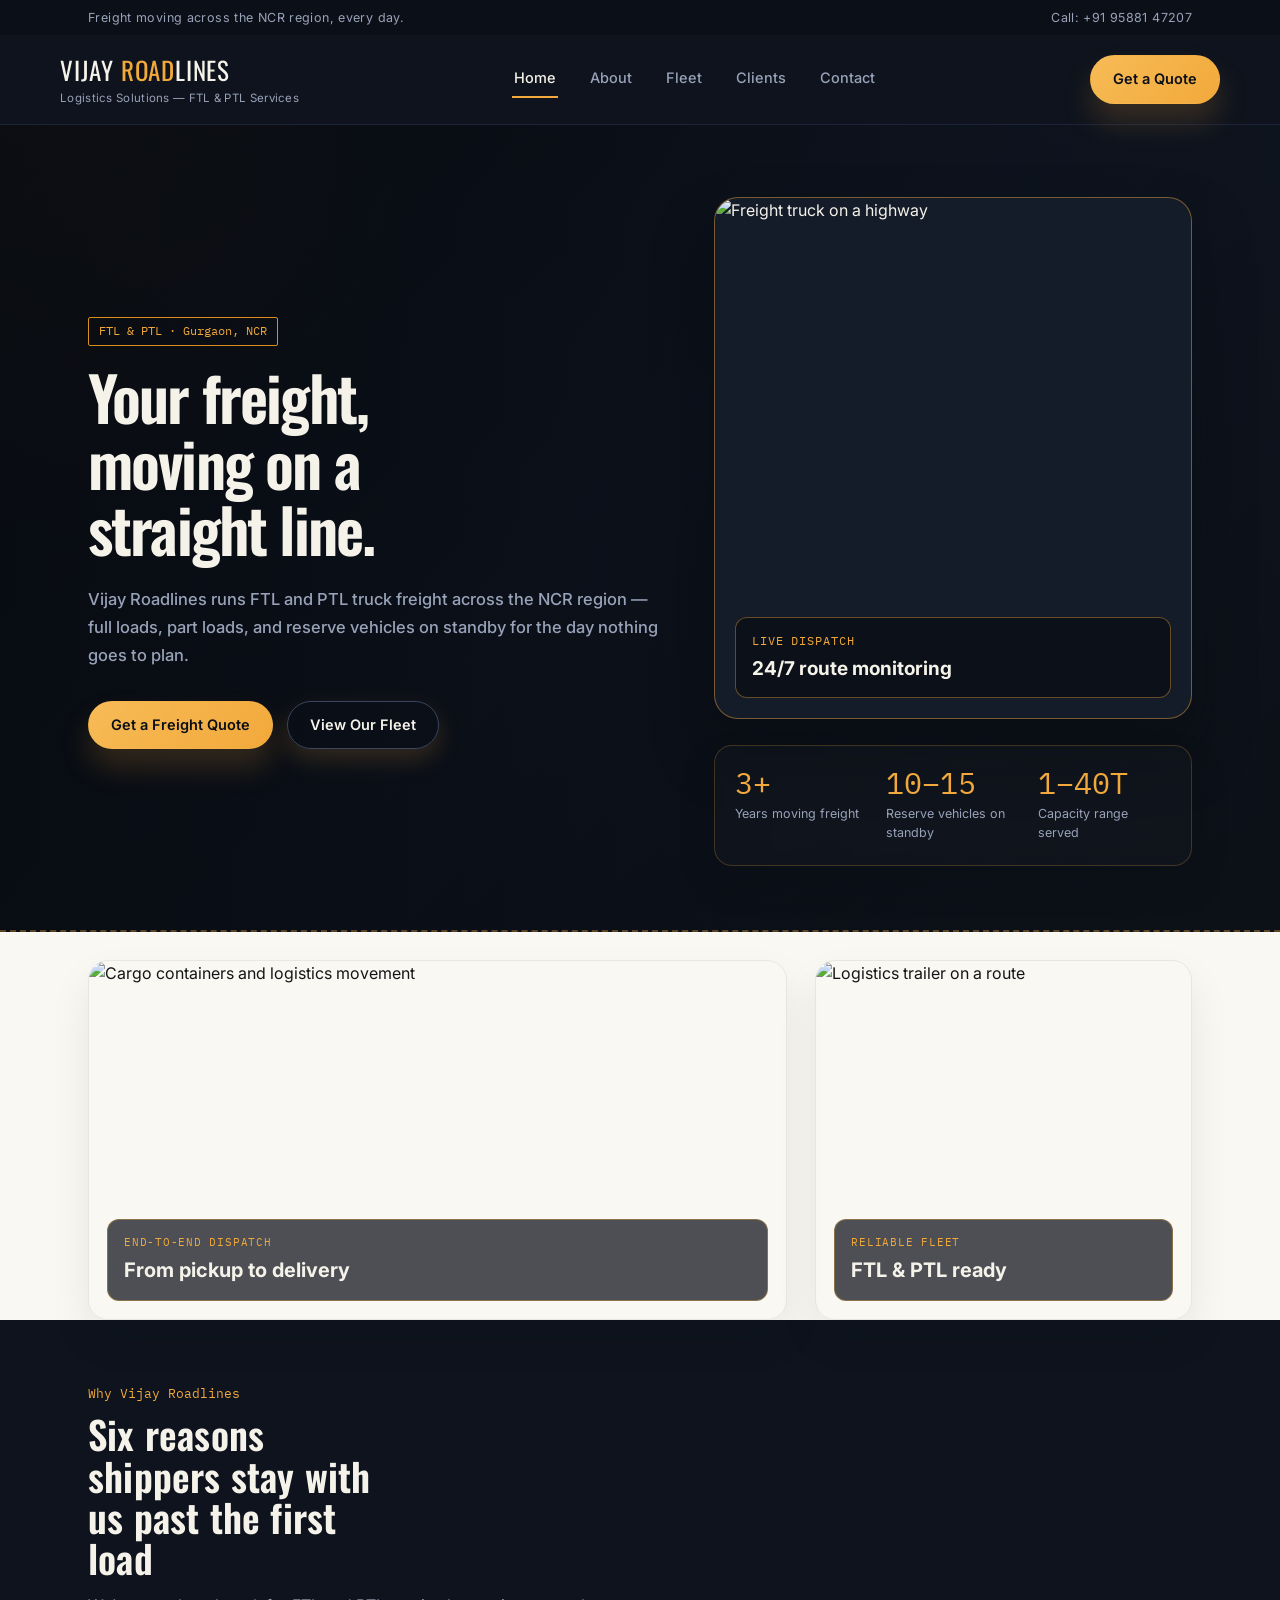
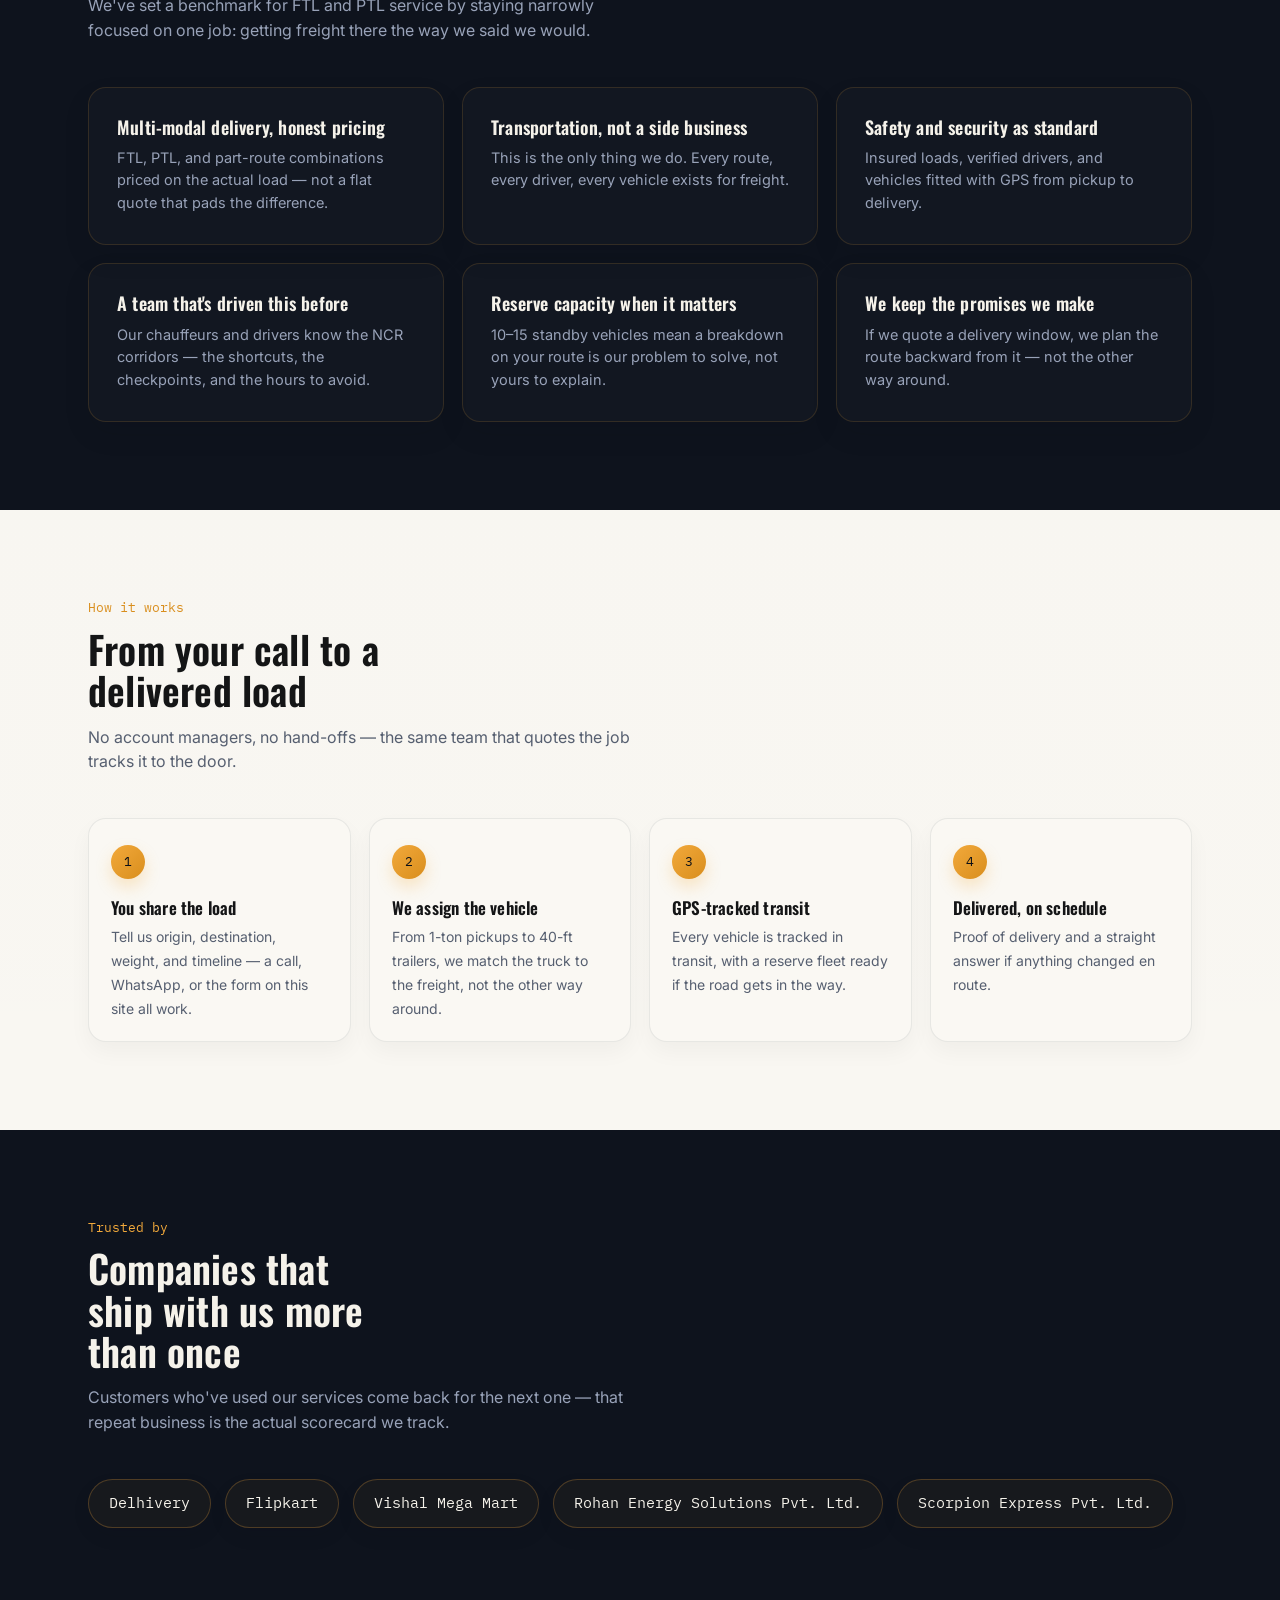
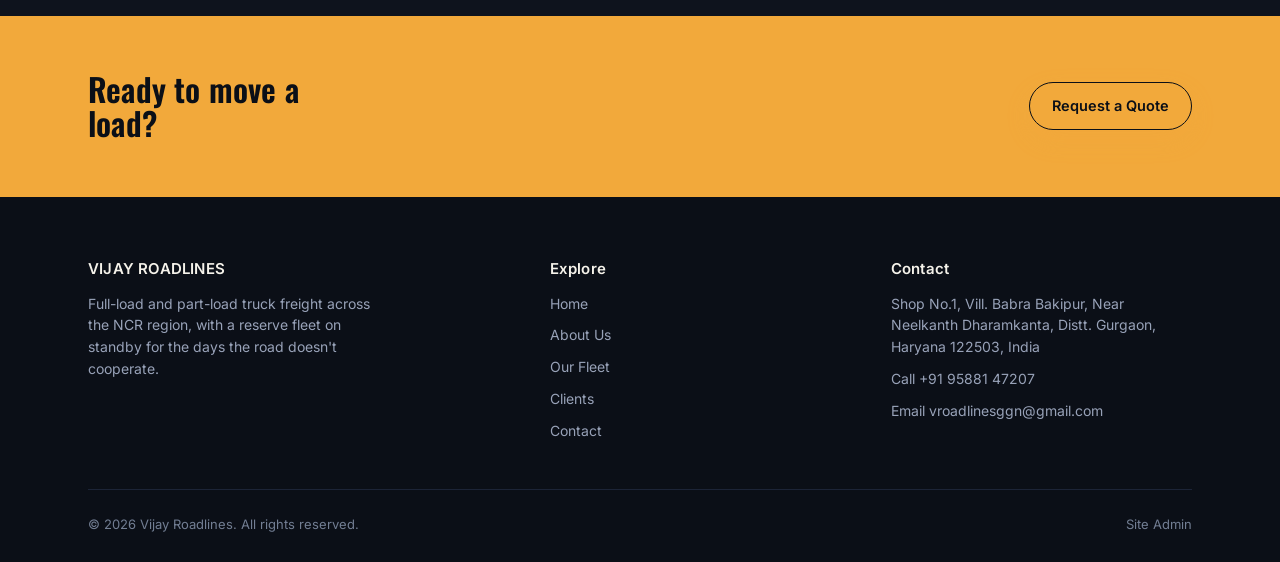
==== index.html @ 7ae30015 "Deploy Vijay Roadlines website" ====
<!doctype html>
<html lang="en">
<head>
<meta charset="UTF-8">
<meta name="viewport" content="width=device-width, initial-scale=1.0">
<title>Vijay Roadlines | FTL & PTL Freight Transport, Gurgaon NCR</title>
<meta name="description" content="Vijay Roadlines runs FTL and PTL truck freight across the NCR region, with GPS-tracked vehicles and a 10-15 vehicle reserve fleet.">
<link rel="icon" href="data:,">
<link rel="preconnect" href="https://fonts.googleapis.com">
<link rel="preconnect" href="https://fonts.gstatic.com" crossorigin>
<link href="https://fonts.googleapis.com/css2?family=Oswald:wght@500;600;700&family=Inter:wght@400;500;600;700&family=IBM+Plex+Mono:wght@500;600&display=swap" rel="stylesheet">
<link rel="stylesheet" href="css/style.css">
</head>
<body>
<div class="top-strip">
  <div class="container">
    <span>Freight moving across the NCR region, every day.</span>
    <a href="tel:+919588147207" data-cms-tel>Call: <span data-cms="site.phone">+91 95881 47207</span></a>
  </div>
</div>
<header class="site-header">
  <div class="container nav-row">
    <a href="index.html" class="brand">
      <span class="name">VIJAY <span>ROAD</span>LINES</span>
      <span class="tag" data-cms="site.tagline">Logistics Solutions — FTL & PTL Services</span>
    </a>
    <nav class="main-nav">
      <a href="index.html" class="active">Home</a>
      <a href="about.html" class="">About</a>
      <a href="fleet.html" class="">Fleet</a>
      <a href="clients.html" class="">Clients</a>
      <a href="contact.html" class="">Contact</a>
    </nav>
    <div class="nav-cta">
      <a href="contact.html" class="btn btn-amber">Get a Quote</a>
      <button class="menu-toggle" aria-label="Toggle menu">&#9776;</button>
    </div>
  </div>
  <div class="mobile-nav">
    <a href="index.html">Home</a>
    <a href="about.html">About</a>
    <a href="fleet.html">Fleet</a>
    <a href="clients.html">Clients</a>
    <a href="contact.html">Contact</a>
  </div>
</header>

<section class="hero">
  <div class="container">
    <div class="hero-content">
      <span class="pill">FTL &amp; PTL &middot; Gurgaon, NCR</span>
      <h1 data-cms="hero.headline">Your freight, moving on a straight line.</h1>
      <p class="subhead" data-cms="hero.subhead">Vijay Roadlines runs FTL and PTL truck freight across the NCR region — full loads, part loads, and reserve vehicles on standby for the day nothing goes to plan.</p>
      <div class="cta-row">
        <a href="contact.html" class="btn btn-amber" data-cms="hero.cta_primary">Get a Freight Quote</a>
        <a href="fleet.html" class="btn btn-outline" data-cms="hero.cta_secondary">View Our Fleet</a>
      </div>
    </div>
    <div class="hero-visual">
      <div class="hero-photo-card">
        <img src="https://images.unsplash.com/photo-1601584115197-04ecc0da31d7?auto=format&fit=crop&w=1200&q=80" alt="Freight truck on a highway">
        <div class="hero-overlay">
          <span>Live dispatch</span>
          <strong>24/7 route monitoring</strong>
        </div>
      </div>
      <div class="hero-stats">
        <div class="stat"><div class="value" data-cms="hero.stat1_value">3+</div><div class="label" data-cms="hero.stat1_label">Years moving freight</div></div>
        <div class="stat"><div class="value" data-cms="hero.stat2_value">10&ndash;15</div><div class="label" data-cms="hero.stat2_label">Reserve vehicles on standby</div></div>
        <div class="stat"><div class="value" data-cms="hero.stat3_value">1&ndash;40T</div><div class="label" data-cms="hero.stat3_label">Capacity range served</div></div>
      </div>
    </div>
  </div>
  <hr class="route-rule on-dark">
</section>

<section class="premium-showcase">
  <div class="container premium-grid">
    <div class="premium-photo large-photo">
      <img src="https://images.unsplash.com/photo-1586528116311-ad8dd3c8310d?auto=format&fit=crop&w=900&q=80" alt="Cargo containers and logistics movement">
      <div class="photo-label">
        <span>End-to-end dispatch</span>
        <strong>From pickup to delivery</strong>
      </div>
    </div>
    <div class="premium-photo small-photo">
      <img src="https://images.unsplash.com/photo-1553413077-190dd305871c?auto=format&fit=crop&w=900&q=80" alt="Logistics trailer on a route">
      <div class="photo-label">
        <span>Reliable fleet</span>
        <strong>FTL &amp; PTL ready</strong>
      </div>
    </div>
  </div>
</section>

<section class="on-dark" style="padding-top:64px;">
  <div class="container">
    <div class="section-head">
      <span class="kicker">Why Vijay Roadlines</span>
      <h2>Six reasons shippers stay with us past the first load</h2>
      <p class="lede">We've set a benchmark for FTL and PTL service by staying narrowly focused on one job: getting freight there the way we said we would.</p>
    </div>
    <div class="why-grid" data-repeat="why"></div>
  </div>
</section>

<section>
  <div class="container">
    <div class="section-head">
      <span class="kicker" style="color:#d98e1d;">How it works</span>
      <h2>From your call to a delivered load</h2>
      <p class="lede">No account managers, no hand-offs — the same team that quotes the job tracks it to the door.</p>
    </div>
    <div class="process-rail" data-repeat="process"></div>
  </div>
</section>

<section class="on-dark">
  <div class="container">
    <div class="section-head">
      <span class="kicker">Trusted by</span>
      <h2>Companies that ship with us more than once</h2>
      <p class="lede" data-cms="clientsNote">Customers who've used our services come back for the next one — that repeat business is the actual scorecard we track.</p>
    </div>
    <div class="client-strip" data-repeat="clients"></div>
  </div>
</section>
<div class="cta-banner">
  <div class="container">
    <h2>Ready to move a load?</h2>
    <a href="contact.html" class="btn btn-outline-dark" style="border-color:#0b0f17;color:#0b0f17;">Request a Quote</a>
  </div>
</div>
<footer class="site-footer">
  <div class="container">
    <div class="footer-grid">
      <div>
        <h4>VIJAY ROADLINES</h4>
        <p style="max-width:34ch;color:#98a2b8;font-size:14px;">Full-load and part-load truck freight across the NCR region, with a reserve fleet on standby for the days the road doesn't cooperate.</p>
      </div>
      <div>
        <h4>Explore</h4>
        <ul>
          <li><a href="index.html">Home</a></li>
          <li><a href="about.html">About Us</a></li>
          <li><a href="fleet.html">Our Fleet</a></li>
          <li><a href="clients.html">Clients</a></li>
          <li><a href="contact.html">Contact</a></li>
        </ul>
      </div>
      <div>
        <h4>Contact</h4>
        <ul>
          <li data-cms="site.address">Shop No.1, Vill. Babra Bakipur, Near Neelkanth Dharamkanta, Distt. Gurgaon, Haryana 122503, India</li>
          <li><a href="tel:+919588147207" data-cms-tel>Call <span data-cms="site.phone">+91 95881 47207</span></a></li>
          <li><a href="mailto:vroadlinesggn@gmail.com" data-cms-mail>Email <span data-cms="site.email">vroadlinesggn@gmail.com</span></a></li>
        </ul>
      </div>
    </div>
    <div class="footer-bottom">
      <span>&copy; 2026 Vijay Roadlines. All rights reserved.</span>
      <a href="admin.html">Site Admin</a>
    </div>
  </div>
</footer>
<script src="js/site.js"></script>
</body>
</html>
---- css/style.css ----
/* ============================================================
   Vijay Roadlines — design tokens
   Palette: night asphalt + signal amber, a freight-manifest
   accent in mono type for specs/figures.
   ============================================================ */
:root {
	--navy-950: #0b0f17;
	--navy-900: #0e131d;
	--navy-800: #141b29;
	--navy-700: #1c2437;
	--steel-600: #3a465e;
	--steel-500: #5b6b88;
	--amber-500: #f2a93b;
	--amber-600: #d98e1d;
	--amber-100: #fce8c4;
	--paper-100: #f5f2ea;
	--paper-050: #faf8f3;
	--ink-900: #141516;
	--slate-400: #98a2b8;
	--slate-500: #727e93;
	--slate-600: #565f70;

	--font-display: 'Oswald', 'Arial Narrow', sans-serif;
	--font-body: 'Inter', -apple-system, BlinkMacSystemFont, sans-serif;
	--font-mono: 'IBM Plex Mono', 'Courier New', monospace;

	--container: 1160px;
}

*,
*::before,
*::after {
	box-sizing: border-box;
}

html {
	scroll-behavior: smooth;
}

body {
	margin: 0;
	font-family: var(--font-body);
	background:
		linear-gradient(180deg, rgba(15, 18, 25, 0.02), rgba(15, 18, 25, 0.00)),
		var(--paper-050);
	color: var(--ink-900);
	line-height: 1.55;
	-webkit-font-smoothing: antialiased;
}

img {
	max-width: 100%;
	display: block;
}

a {
	color: inherit;
	text-decoration: none;
}

h1,
h2,
h3,
h4 {
	font-family: var(--font-display);
	font-weight: 600;
	margin: 0;
	letter-spacing: 0.2px;
	line-height: 1.08;
}

p {
	margin: 0;
}

.container {
	max-width: var(--container);
	margin: 0 auto;
	padding: 0 28px;
}

:focus-visible {
	outline: 2px solid var(--amber-500);
	outline-offset: 3px;
}

/* ---------- dashed route rule (the one recurring motif) ---------- */
.route-rule {
	border: none;
	border-top: 2px dashed var(--amber-500);
	opacity: 0.55;
	margin: 0;
}

.route-rule.on-dark {
	opacity: 0.35;
}

/* ---------- header ---------- */
.top-strip {
	background: var(--navy-950);
	color: var(--slate-400);
	font-size: 12.5px;
	letter-spacing: 0.03em;
}

.top-strip .container {
	display: flex;
	justify-content: space-between;
	align-items: center;
	padding-top: 8px;
	padding-bottom: 8px;
	gap: 16px;
	flex-wrap: wrap;
}

.top-strip a:hover {
	color: var(--amber-500);
}

header.site-header {
	background: var(--navy-900);
	border-bottom: 1px solid var(--navy-700);
	position: sticky;
	top: 0;
	z-index: 50;
}

.nav-row {
	display: flex;
	align-items: center;
	justify-content: space-between;
	padding: 16px 0;
}

.brand {
	display: flex;
	flex-direction: column;
	color: var(--paper-100);
}

.brand .name {
	font-family: var(--font-display);
	font-size: 25px;
	letter-spacing: 0.8px;
}

.brand .name span {
	color: var(--amber-500);
}

.brand .tag {
	font-size: 11.5px;
	color: var(--slate-400);
	letter-spacing: 0.3px;
}

nav.main-nav {
	display: flex;
	align-items: center;
	gap: 30px;
}

nav.main-nav a {
	color: var(--slate-400);
	font-size: 14.5px;
	font-weight: 500;
	padding: 6px 2px;
	border-bottom: 2px solid transparent;
	transition: color .15s ease, border-color .15s ease;
}

nav.main-nav a:hover,
nav.main-nav a.active {
	color: var(--paper-100);
	border-color: var(--amber-500);
}

.btn {
	display: inline-flex;
	align-items: center;
	gap: 8px;
	font-family: var(--font-body);
	font-weight: 600;
	font-size: 14.5px;
	padding: 12px 22px;
	border-radius: 999px;
	border: 1px solid transparent;
	cursor: pointer;
	box-shadow: 0 10px 24px rgba(242, 169, 59, 0.18);
	transition: transform .12s ease, background .15s ease, border-color .15s ease, box-shadow .15s ease;
}

.btn:active {
	transform: translateY(1px);
}

.btn-amber {
	background: linear-gradient(135deg, #f7bb56 0%, #f2a93b 100%);
	color: var(--navy-950);
	box-shadow: 0 18px 30px rgba(242, 169, 59, 0.18);
}

.btn-amber:hover {
	background: linear-gradient(135deg, #f8c86d 0%, #e9961a 100%);
	box-shadow: 0 20px 32px rgba(242, 169, 59, 0.25);
}

.btn-outline {
	background: transparent;
	border-color: var(--steel-600);
	color: var(--paper-100);
}

.btn-outline:hover {
	border-color: var(--amber-500);
	color: var(--amber-500);
}

.btn-outline-dark {
	background: transparent;
	border-color: var(--steel-500);
	color: var(--ink-900);
}

.btn-outline-dark:hover {
	border-color: var(--navy-900);
}

.nav-cta {
	display: flex;
	align-items: center;
	gap: 14px;
}

.menu-toggle {
	display: none;
	background: none;
	border: none;
	color: var(--paper-100);
	font-size: 26px;
	cursor: pointer;
}

/* ---------- hero ---------- */
.hero {
	background:
		radial-gradient(circle at top left, rgba(242, 169, 59, 0.1), transparent 28%),
		linear-gradient(135deg, #0b0f17 0%, #101724 48%, #0d1219 100%);
	color: var(--paper-100);
	position: relative;
	overflow: hidden;
	padding: 76px 0 0;
}

.hero::before {
	content: "";
	position: absolute;
	inset: 0;
	background: linear-gradient(90deg, rgba(7, 10, 16, 0.82), rgba(7, 10, 16, 0.18));
	pointer-events: none;
}

.hero .container {
	display: grid;
	grid-template-columns: 1.2fr 1fr;
	gap: 52px;
	align-items: center;
	padding-bottom: 64px;
	position: relative;
	z-index: 1;
}

.hero-content {
	align-self: center;
}

.hero h1 {
	font-size: clamp(38px, 4.8vw, 68px);
	max-width: 12ch;
	letter-spacing: -0.03em;
}

.hero .subhead {
	margin-top: 22px;
	color: var(--slate-400);
	font-size: 16.5px;
	max-width: 54ch;
	line-height: 1.7;
	font-weight: 500;
}

.hero .cta-row {
	margin-top: 32px;
	display: flex;
	gap: 14px;
	flex-wrap: wrap;
}

.hero-visual {
	display: flex;
	flex-direction: column;
	gap: 22px;
}

.hero-photo-card {
	position: relative;
	border: 1px solid rgba(242, 169, 59, 0.45);
	border-radius: 24px;
	overflow: hidden;
	background: var(--navy-800);
	box-shadow: 0 34px 60px rgba(7, 10, 16, .4);
	transform: translateY(-4px);
}

.hero-photo-card img {
	width: 100%;
	height: 520px;
	object-fit: cover;
	display: block;
}

.hero-overlay {
	position: absolute;
	left: 20px;
	right: 20px;
	bottom: 20px;
	background: rgba(11, 15, 23, 0.82);
	border: 1px solid rgba(242, 169, 59, 0.4);
	backdrop-filter: blur(3px);
	padding: 14px 16px;
	border-radius: 12px;
	display: flex;
	flex-direction: column;
	gap: 4px;
}

.hero-overlay span {
	font-family: var(--font-mono);
	font-size: 11.5px;
	letter-spacing: 0.08em;
	text-transform: uppercase;
	color: var(--amber-500);
}

.hero-overlay strong {
	font-size: 19px;
	color: var(--paper-100);
}

.hero-stats {
	display: grid;
	grid-template-columns: repeat(3, minmax(0, 1fr));
	gap: 18px;
	padding: 18px 20px;
	background: rgba(255, 255, 255, 0.02);
	border: 1px solid rgba(242, 169, 59, 0.22);
	border-radius: 18px;
	backdrop-filter: blur(6px);
	box-shadow: 0 18px 34px rgba(10, 14, 20, 0.22);
}

.hero-stats .stat {
	padding: 4px 0;
}

.hero-stats .stat .value {
	font-family: var(--font-mono);
	font-size: 30px;
	color: var(--amber-500);
	line-height: 1;
}

.hero-stats .stat .label {
	margin-top: 6px;
	font-size: 12.5px;
	color: var(--slate-400);
}

.premium-showcase {
	background: var(--paper-050);
	padding: 28px 0 0;
}

.premium-grid {
	display: grid;
	grid-template-columns: 1.3fr 0.7fr;
	gap: 28px;
}

.premium-photo {
	position: relative;
	overflow: hidden;
	border-radius: 20px;
	border: 1px solid rgba(20, 27, 41, 0.08);
	box-shadow: 0 20px 40px rgba(17, 22, 30, .08);
}

.premium-photo img {
	width: 100%;
	height: 100%;
	object-fit: cover;
	display: block;
}

.large-photo {
	min-height: 360px;
}

.small-photo {
	min-height: 360px;
}

.photo-label {
	position: absolute;
	left: 18px;
	right: 18px;
	bottom: 18px;
	background: rgba(11, 15, 23, 0.72);
	border: 1px solid rgba(242, 169, 59, 0.38);
	backdrop-filter: blur(2px);
	color: var(--paper-100);
	padding: 14px 16px;
	border-radius: 12px;
}

.photo-label span {
	display: block;
	font-family: var(--font-mono);
	font-size: 11px;
	letter-spacing: 0.07em;
	text-transform: uppercase;
	color: var(--amber-500);
	margin-bottom: 4px;
}

.photo-label strong {
	font-size: 20px;
}

/* ---------- generic section ---------- */
section {
	padding: 88px 0;
}

.section-head {
	max-width: 640px;
	margin-bottom: 44px;
}

.kicker {
	font-family: var(--font-mono);
	font-size: 12.5px;
	color: var(--amber-600);
	margin-bottom: 10px;
	display: block;
}

.section-head h2 {
	font-size: clamp(28px, 3vw, 42px);
	max-width: 14ch;
}

.section-head .lede {
	margin-top: 14px;
	color: var(--slate-600);
	font-size: 16px;
	max-width: 56ch;
}

.on-dark {
	background: var(--navy-900);
	color: var(--paper-100);
}

.on-dark .lede {
	color: var(--slate-400);
}

.on-dark .kicker {
	color: var(--amber-500);
}

/* ---------- about split ---------- */
.about-split {
	display: grid;
	grid-template-columns: 0.9fr 1.1fr;
	gap: 56px;
	align-items: start;
}

.about-side-panel {
	display: flex;
	flex-direction: column;
	gap: 16px;
}

.about-photo-card {
	border-radius: 18px;
	overflow: hidden;
	border: 1px solid rgba(20, 27, 41, 0.08);
	box-shadow: 0 24px 42px rgba(17, 22, 30, .08);
	margin-bottom: 8px;
}

.about-photo-card img {
	width: 100%;
	height: 300px;
	object-fit: cover;
	display: block;
}

.about-split .figure {
	border: 1px solid var(--steel-600);
	border-radius: 2px;
	padding: 26px;
	background: var(--navy-800);
}

.about-split .figure .value {
	font-family: var(--font-mono);
	color: var(--amber-500);
	font-size: 15px;
}

.about-split .figure .label {
	font-size: 13px;
	color: var(--slate-400);
	margin-top: 4px;
}

.about-copy p+p {
	margin-top: 16px;
}

.about-copy {
	color: var(--slate-400);
	font-size: 16px;
}

/* ---------- why-us grid ---------- */
.why-grid {
	display: grid;
	grid-template-columns: repeat(3, 1fr);
	gap: 18px;
}

.why-item {
	background: rgba(255, 255, 255, 0.02);
	border: 1px solid rgba(242, 169, 59, 0.15);
	border-radius: 18px;
	padding: 30px 28px;
	box-shadow: 0 12px 28px rgba(11, 15, 23, 0.08);
	transition: transform .15s ease, border-color .15s ease, box-shadow .15s ease;
}

.why-item:hover {
	transform: translateY(-3px);
	border-color: rgba(242, 169, 59, 0.35);
	box-shadow: 0 18px 30px rgba(11, 15, 23, 0.12);
}

.why-item h3 {
	font-size: 18px;
	color: var(--paper-100);
	margin-bottom: 10px;
}

.why-item p {
	color: var(--slate-400);
	font-size: 14.5px;
}

/* ---------- process ---------- */
.process-rail {
	position: relative;
	display: grid;
	grid-template-columns: repeat(4, 1fr);
	gap: 18px;
}

.process-step {
	position: relative;
	padding: 26px 22px 20px;
	background: var(--paper-050);
	border: 1px solid rgba(20, 27, 41, 0.08);
	border-radius: 18px;
	box-shadow: 0 10px 22px rgba(17, 22, 30, 0.04);
}

.process-step .num {
	width: 34px;
	height: 34px;
	border-radius: 50%;
	background: linear-gradient(135deg, var(--amber-500), var(--amber-600));
	border: none;
	color: var(--navy-950);
	font-family: var(--font-mono);
	font-size: 13px;
	display: flex;
	align-items: center;
	justify-content: center;
	position: relative;
	z-index: 1;
	margin-bottom: 20px;
	box-shadow: 0 8px 16px rgba(242, 169, 59, 0.26);
}

.process-step h3 {
	font-size: 17px;
	margin-bottom: 8px;
}

.process-step p {
	color: var(--slate-600);
	font-size: 14px;
	line-height: 1.7;
}

/* ---------- fleet manifest table ---------- */
.fleet-visual {
	margin-bottom: 24px;
	overflow: hidden;
	border-radius: 18px;
	border: 1px solid rgba(20, 27, 41, 0.08);
	box-shadow: 0 24px 42px rgba(17, 22, 30, .08);
}

.fleet-visual img {
	display: block;
	width: 100%;
	height: 360px;
	object-fit: cover;
}

.manifest {
	width: 100%;
	border-collapse: collapse;
	font-family: var(--font-mono);
	font-size: 14.5px;
}

.manifest thead th {
	text-align: left;
	font-family: var(--font-body);
	font-weight: 600;
	font-size: 13px;
	color: var(--slate-500);
	border-bottom: 2px solid var(--navy-900);
	padding: 12px 16px;
}

.manifest tbody td {
	padding: 20px 16px;
	border-bottom: 1px solid #dcd7c9;
	vertical-align: top;
}

.manifest tbody tr:hover {
	background: var(--amber-100);
}

.manifest .cat {
	font-family: var(--font-body);
	font-weight: 600;
	font-size: 15.5px;
}

/* ---------- services rows ---------- */
.service-row {
	display: grid;
	grid-template-columns: 220px 1fr;
	gap: 32px;
	padding: 28px 0;
	border-bottom: 1px solid #dcd7c9;
}

.service-row h3 {
	font-size: 20px;
}

.service-row p {
	color: var(--slate-600);
	font-size: 15px;
	max-width: 60ch;
}

/* ---------- clients ---------- */
.client-strip {
	display: flex;
	flex-wrap: wrap;
	gap: 14px;
}

.client-chip {
	font-family: var(--font-mono);
	font-size: 14.5px;
	border: 1px solid rgba(242, 169, 59, 0.25);
	background: rgba(242, 169, 59, 0.04);
	color: var(--paper-100);
	padding: 12px 20px;
	border-radius: 999px;
	box-shadow: 0 8px 18px rgba(11, 15, 23, 0.08);
}

/* ---------- contact ---------- */
.contact-grid {
	display: grid;
	grid-template-columns: 1fr 1fr;
	gap: 56px;
}

.contact-side-panel {
	display: flex;
	flex-direction: column;
}

.contact-photo-card {
	overflow: hidden;
	border-radius: 12px;
	border: 1px solid rgba(242, 169, 59, 0.28);
	margin-bottom: 8px;
}

.contact-photo-card img {
	width: 100%;
	height: 220px;
	object-fit: cover;
	display: block;
}

.info-line {
	display: flex;
	gap: 14px;
	padding: 14px 0;
	border-bottom: 1px solid var(--navy-700);
}

.info-line .k {
	width: 110px;
	color: var(--slate-400);
	font-size: 13px;
	font-family: var(--font-mono);
	flex-shrink: 0;
	padding-top: 2px;
}

.info-line .v {
	font-size: 15.5px;
}

form.contact-form {
	display: flex;
	flex-direction: column;
	gap: 16px;
}

form.contact-form label {
	font-size: 13px;
	color: var(--slate-600);
	margin-bottom: 6px;
	display: block;
}

form.contact-form input,
form.contact-form select,
form.contact-form textarea {
	width: 100%;
	font-family: var(--font-body);
	font-size: 15px;
	padding: 12px 14px;
	border: 1px solid #c9c3b2;
	border-radius: 3px;
	background: var(--paper-050);
	color: var(--ink-900);
}

form.contact-form textarea {
	resize: vertical;
	min-height: 110px;
}

.form-row-2 {
	display: grid;
	grid-template-columns: 1fr 1fr;
	gap: 16px;
}

.form-note {
	font-size: 12.5px;
	color: var(--slate-600);
	margin-top: 6px;
}

/* ---------- CTA banner ---------- */
.cta-banner {
	background: var(--amber-500);
	color: var(--navy-950);
	padding: 56px 0;
}

.cta-banner .container {
	display: flex;
	align-items: center;
	justify-content: space-between;
	gap: 24px;
	flex-wrap: wrap;
}

.cta-banner h2 {
	font-size: clamp(24px, 3vw, 32px);
	max-width: 14ch;
}

/* ---------- footer ---------- */
footer.site-footer {
	background: var(--navy-950);
	color: var(--slate-400);
	padding: 64px 0 28px;
}

.footer-grid {
	display: grid;
	grid-template-columns: 1.4fr 1fr 1fr;
	gap: 40px;
}

.footer-grid h4 {
	color: var(--paper-100);
	font-size: 15px;
	margin-bottom: 16px;
	font-family: var(--font-body);
}

.footer-grid ul {
	list-style: none;
	margin: 0;
	padding: 0;
	display: flex;
	flex-direction: column;
	gap: 10px;
	font-size: 14px;
}

.footer-grid ul a:hover {
	color: var(--amber-500);
}

.footer-bottom {
	margin-top: 48px;
	padding-top: 24px;
	border-top: 1px solid var(--navy-700);
	display: flex;
	justify-content: space-between;
	font-size: 13px;
	color: var(--slate-500);
	flex-wrap: wrap;
	gap: 10px;
}

.footer-bottom a:hover {
	color: var(--amber-500);
}

/* ---------- utility ---------- */
.pill {
	display: inline-block;
	font-family: var(--font-mono);
	font-size: 12px;
	color: var(--amber-500);
	border: 1px solid var(--amber-600);
	padding: 4px 10px;
	border-radius: 2px;
	margin-bottom: 18px;
}

/* ---------- responsive ---------- */
@media (max-width:900px) {
	nav.main-nav {
		display: none;
	}

	.menu-toggle {
		display: block;
	}

	.hero .container {
		grid-template-columns: 1fr;
	}

	.hero-stats {
		border-left: none;
		border-top: 2px dashed var(--amber-500);
		padding-left: 0;
		padding-top: 24px;
		flex-direction: row;
		flex-wrap: wrap;
		gap: 28px;
	}

	.about-split {
		grid-template-columns: 1fr;
	}

	.why-grid {
		grid-template-columns: 1fr 1fr;
	}

	.process-rail {
		grid-template-columns: 1fr 1fr;
		row-gap: 32px;
	}

	.process-rail::before {
		display: none;
	}

	.contact-grid {
		grid-template-columns: 1fr;
	}

	.footer-grid {
		grid-template-columns: 1fr 1fr;
	}

	.service-row {
		grid-template-columns: 1fr;
		gap: 10px;
	}
}

@media (max-width:560px) {
	.why-grid {
		grid-template-columns: 1fr;
	}

	.process-rail {
		grid-template-columns: 1fr;
	}

	.form-row-2 {
		grid-template-columns: 1fr;
	}

	.footer-grid {
		grid-template-columns: 1fr;
	}

	.cta-banner .container {
		flex-direction: column;
		align-items: flex-start;
	}
}

/* nav mobile drawer */
.mobile-nav {
	display: none;
	flex-direction: column;
	background: var(--navy-900);
	border-top: 1px solid var(--navy-700);
	padding: 10px 0;
}

.mobile-nav.open {
	display: flex;
}

.mobile-nav a {
	color: var(--slate-400);
	padding: 12px 28px;
	font-size: 15px;
}

.mobile-nav a:hover {
	color: var(--amber-500);
}
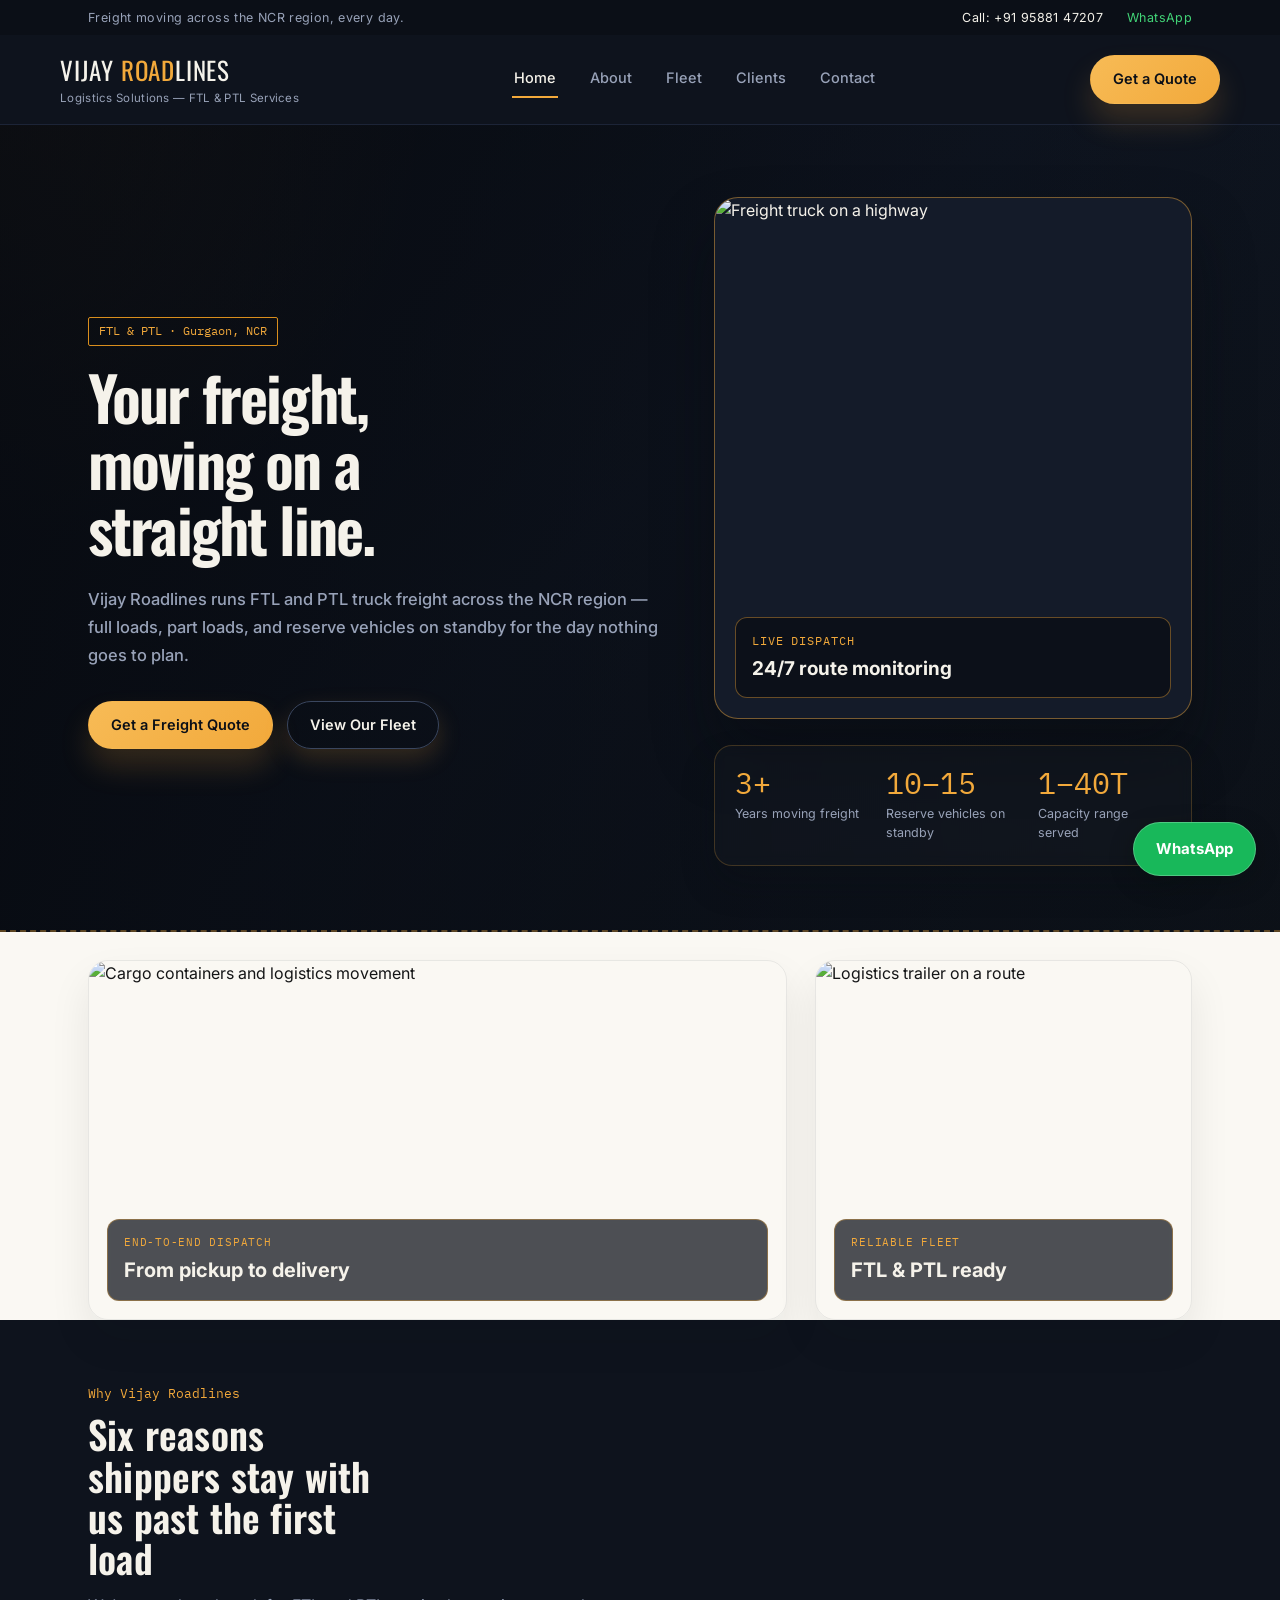
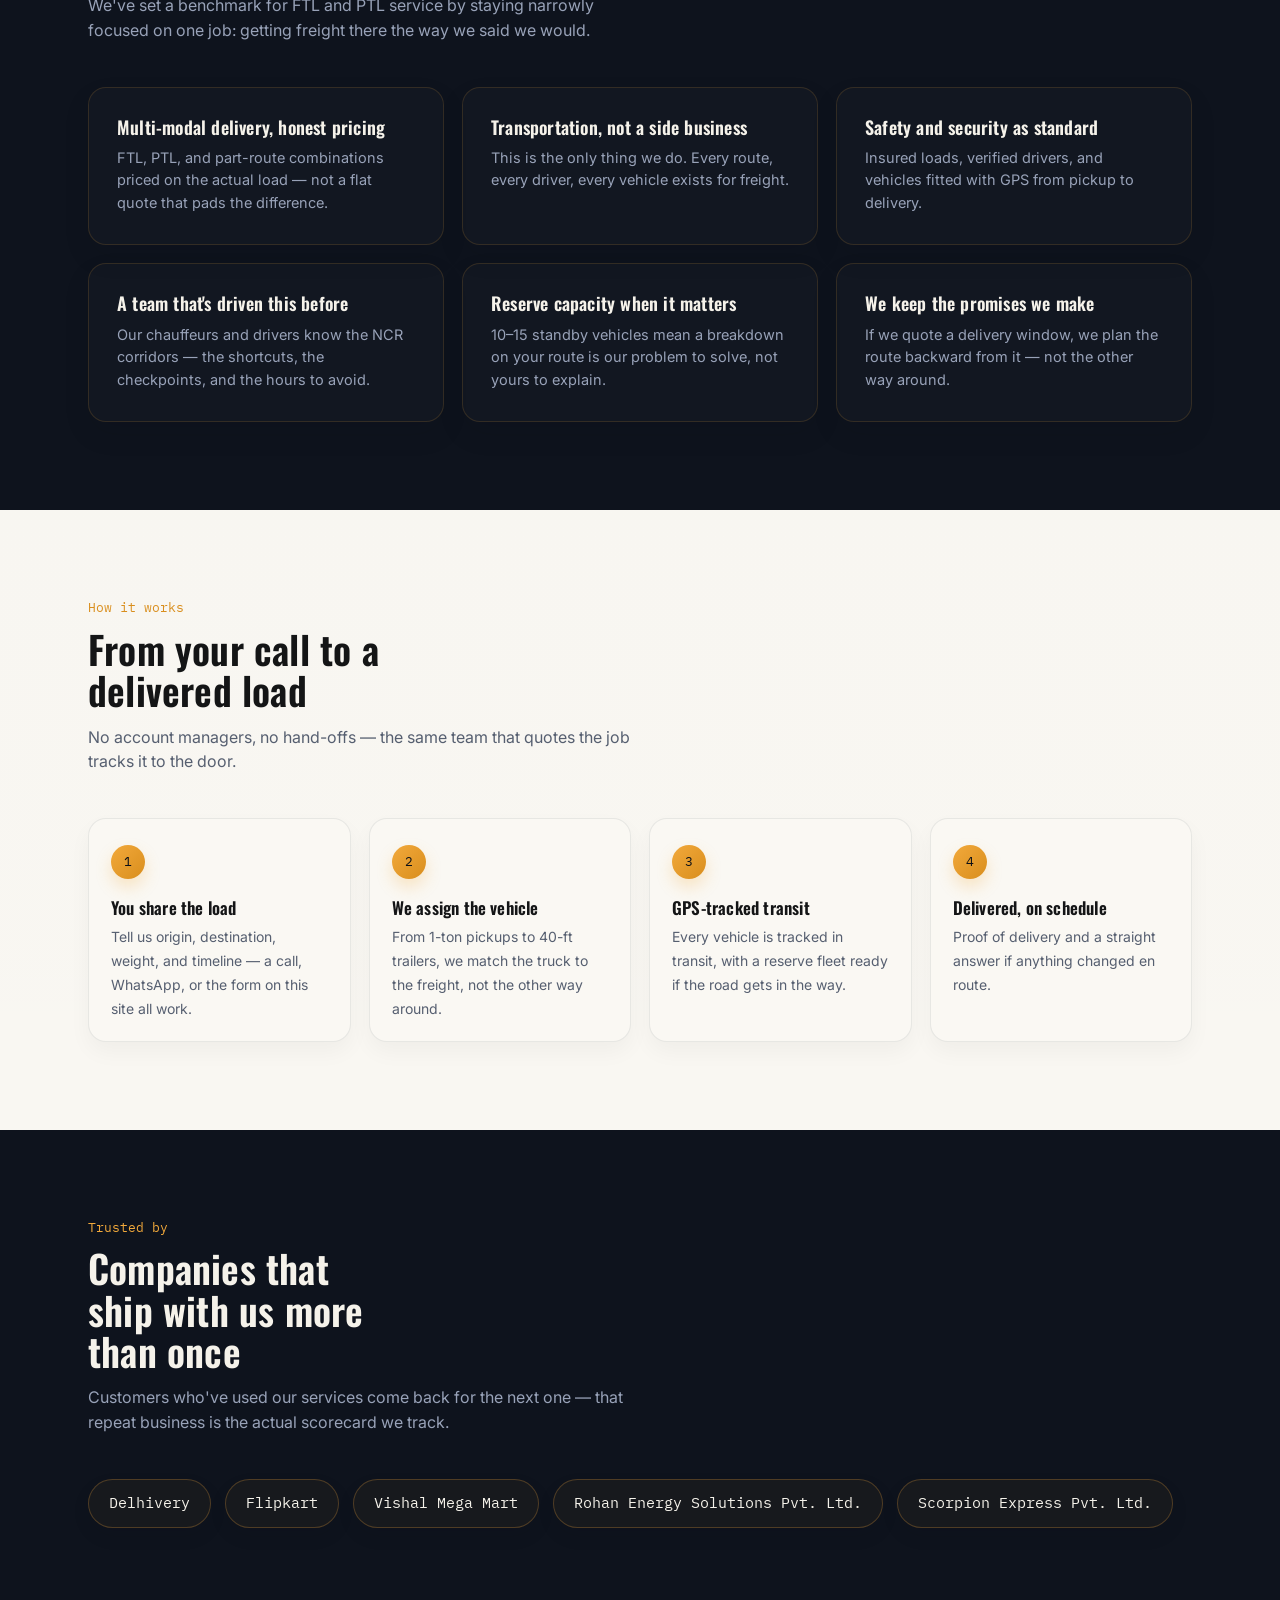
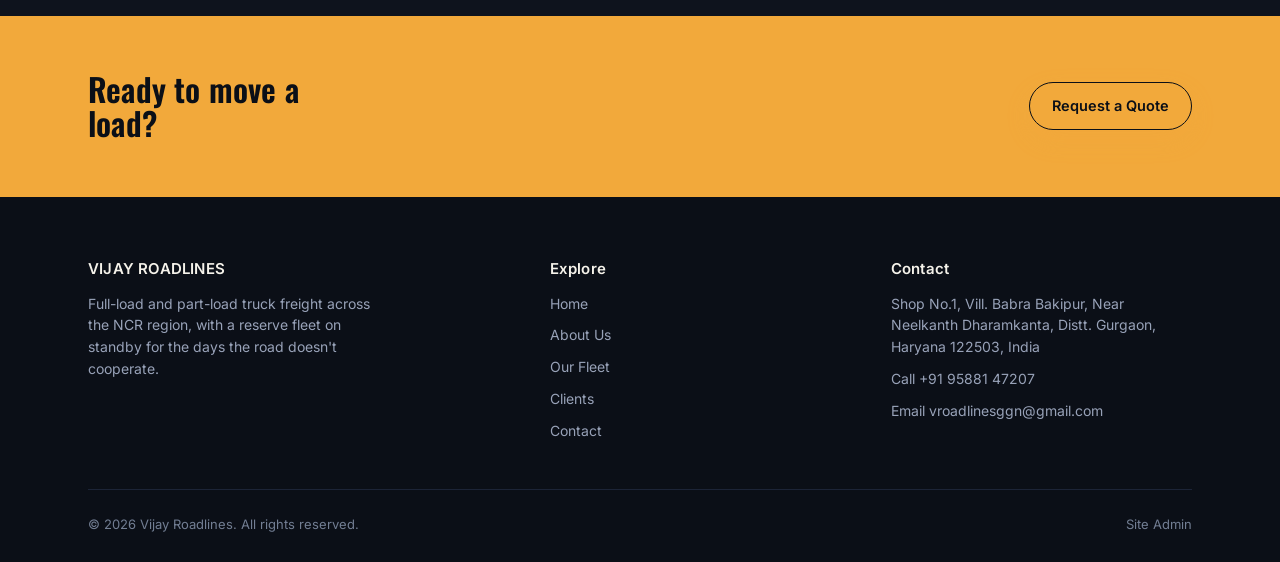
==== commit 4e68eb9e: "Add quick call and WhatsApp contacts" ====
--- a/index.html
+++ b/index.html
@@ -15,7 +15,10 @@
 <div class="top-strip">
   <div class="container">
     <span>Freight moving across the NCR region, every day.</span>
-    <a href="tel:+919588147207" data-cms-tel>Call: <span data-cms="site.phone">+91 95881 47207</span></a>
+    <div class="top-strip-actions">
+      <a href="tel:+919588147207" data-cms-tel>Call: <span data-cms="site.phone">+91 95881 47207</span></a>
+      <a href="https://wa.me/919588147207" data-cms-wa>WhatsApp</a>
+    </div>
   </div>
 </div>
 <header class="site-header">
@@ -44,6 +47,8 @@
     <a href="contact.html">Contact</a>
   </div>
 </header>
+
+<a class="whatsapp-float" href="https://wa.me/919588147207" data-cms-wa aria-label="Chat with Vijay Roadlines on WhatsApp">WhatsApp</a>
 
 <section class="hero">
   <div class="container">
--- a/css/style.css
+++ b/css/style.css
@@ -114,8 +114,48 @@
 	flex-wrap: wrap;
 }
 
-.top-strip a:hover {
-	color: var(--amber-500);
+.top-strip-actions {
+	display: flex;
+	align-items: center;
+	gap: 24px;
+}
+
+.top-strip-actions a {
+	color: var(--paper-100);
+	white-space: nowrap;
+}
+
+.top-strip-actions a[data-cms-wa] {
+	color: #42d477;
+}
+
+.top-strip-actions a:hover {
+	color: var(--amber-500);
+}
+
+.whatsapp-float {
+	position: fixed;
+	right: 24px;
+	bottom: 24px;
+	z-index: 60;
+	display: inline-flex;
+	align-items: center;
+	justify-content: center;
+	min-height: 54px;
+	padding: 0 22px;
+	border: 1px solid rgba(255, 255, 255, 0.24);
+	border-radius: 999px;
+	background: #18b85a;
+	color: #fff;
+	font-size: 15px;
+	font-weight: 700;
+	box-shadow: 0 8px 24px rgba(5, 16, 11, 0.28);
+	transition: transform .15s ease, background .15s ease;
+}
+
+.whatsapp-float:hover {
+	transform: translateY(-2px);
+	background: #119c4a;
 }
 
 header.site-header {
@@ -930,6 +970,34 @@
 }
 
 @media (max-width:560px) {
+	.top-strip .container {
+		justify-content: center;
+		padding-top: 7px;
+		padding-bottom: 7px;
+	}
+
+	.top-strip .container > span {
+		display: none;
+	}
+
+	.top-strip-actions {
+		width: 100%;
+		justify-content: center;
+		gap: 18px;
+	}
+
+	.top-strip-actions a {
+		font-size: 12px;
+	}
+
+	.whatsapp-float {
+		right: 14px;
+		bottom: 14px;
+		min-height: 48px;
+		padding: 0 18px;
+		font-size: 14px;
+	}
+
 	.why-grid {
 		grid-template-columns: 1fr;
 	}
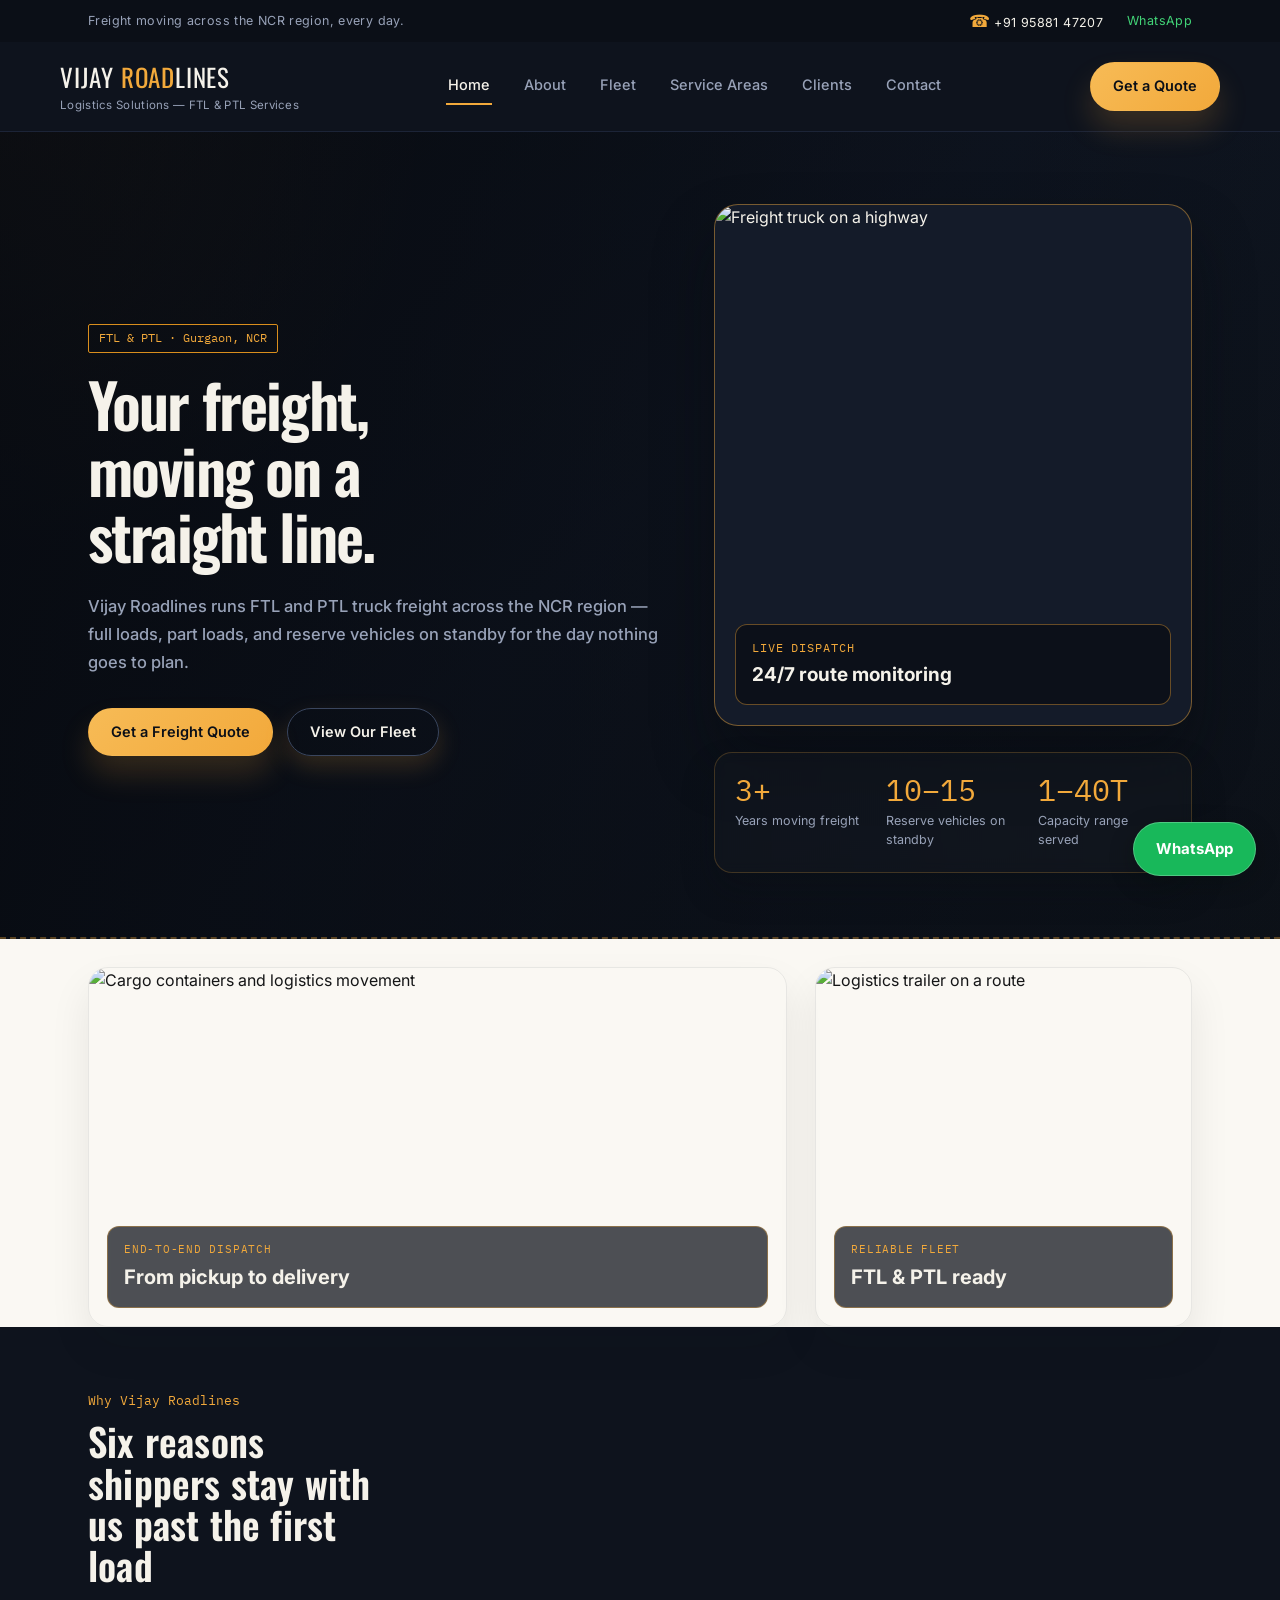
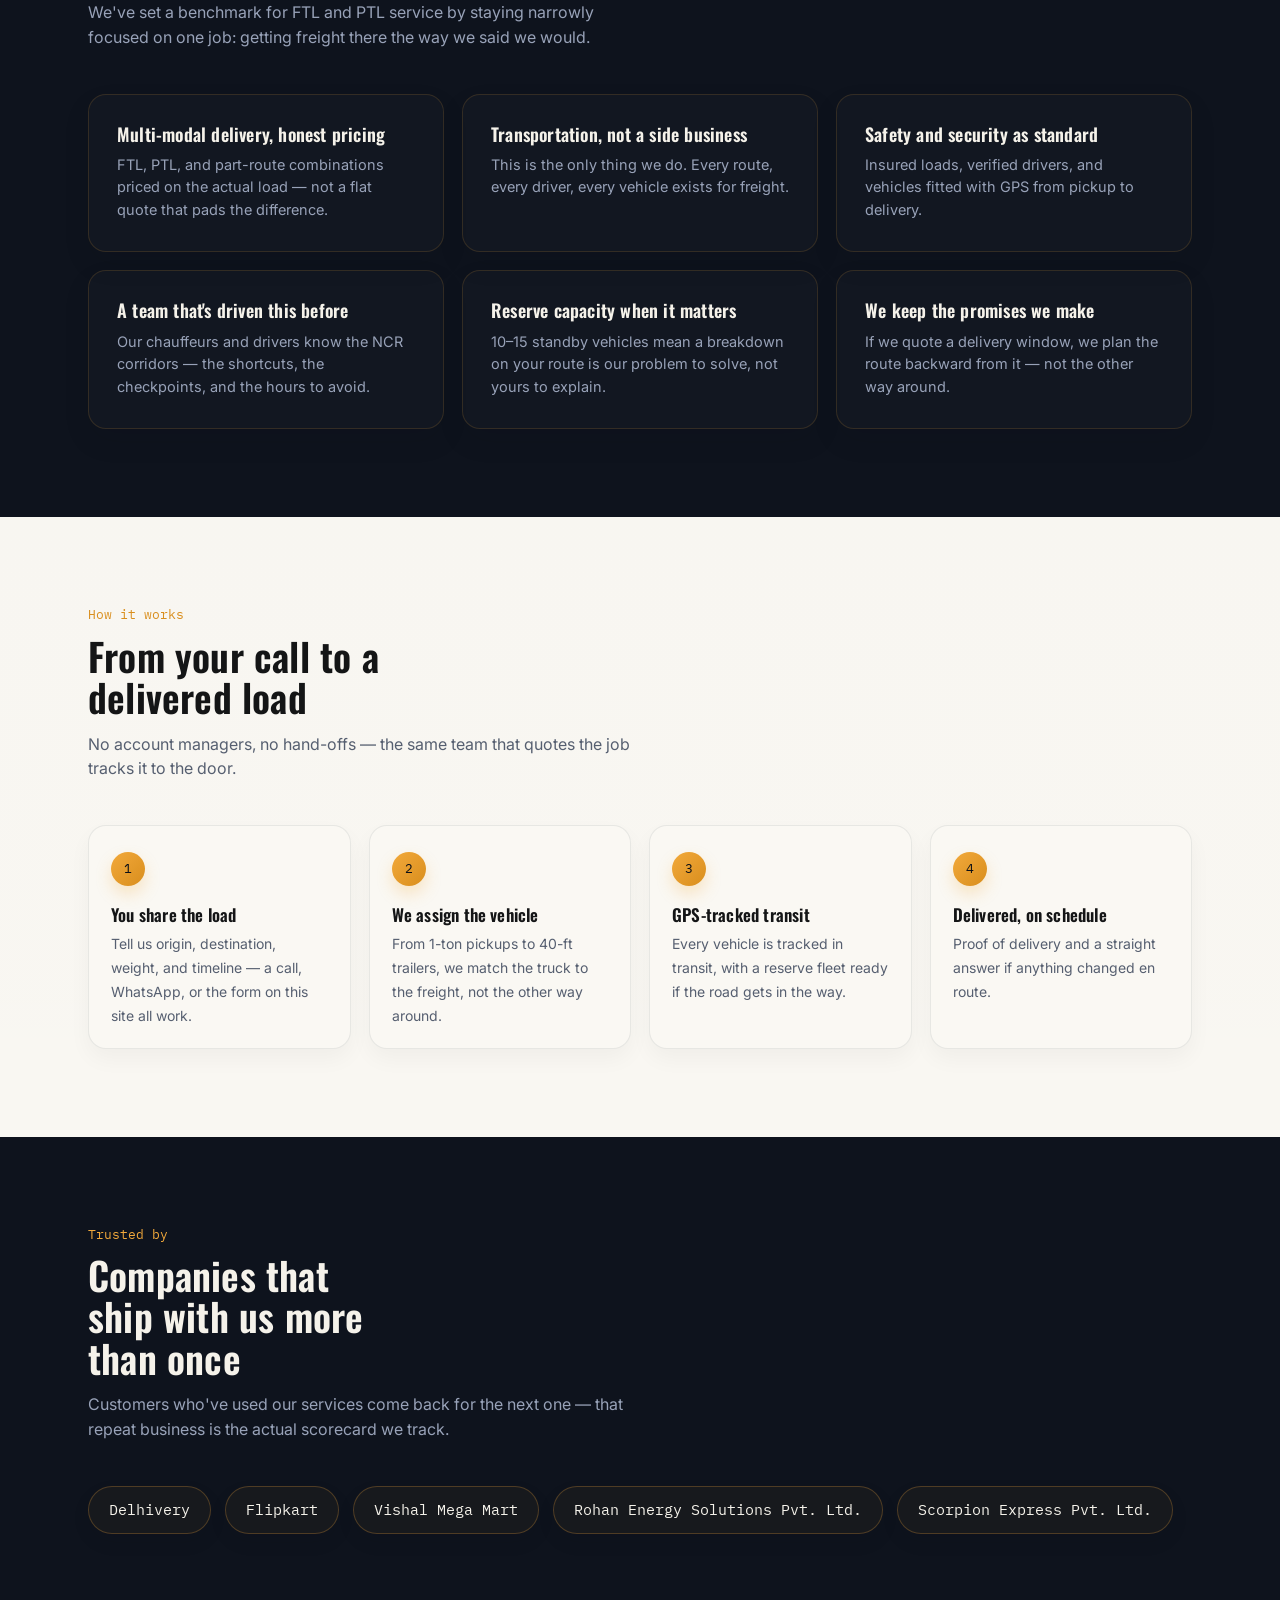
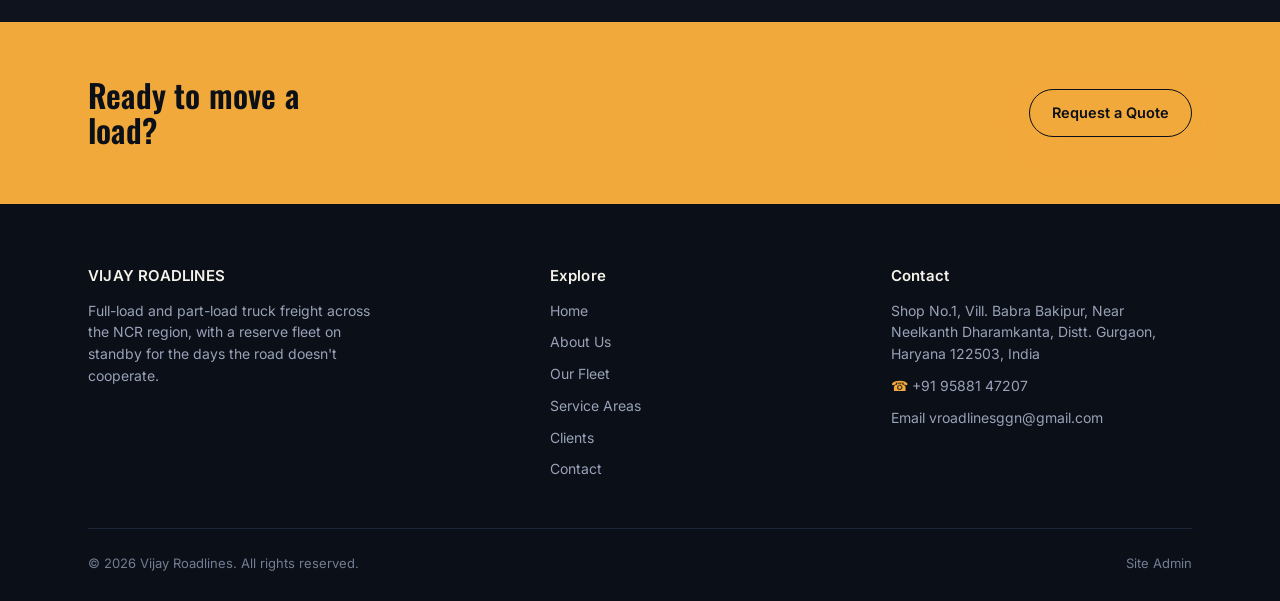
==== commit 3a4a19e1: "Complete contact and discovery improvements" ====
--- a/index.html
+++ b/index.html
@@ -5,18 +5,52 @@
 <meta name="viewport" content="width=device-width, initial-scale=1.0">
 <title>Vijay Roadlines | FTL & PTL Freight Transport, Gurgaon NCR</title>
 <meta name="description" content="Vijay Roadlines runs FTL and PTL truck freight across the NCR region, with GPS-tracked vehicles and a 10-15 vehicle reserve fleet.">
+<link rel="canonical" href="https://akashy31.github.io/vijay-roadlines-website/">
+<meta property="og:type" content="website">
+<meta property="og:site_name" content="Vijay Roadlines">
+<meta property="og:title" content="Vijay Roadlines | FTL &amp; PTL Freight Transport">
+<meta property="og:description" content="FTL and PTL truck freight focused on Gurgaon and the NCR region.">
+<meta property="og:url" content="https://akashy31.github.io/vijay-roadlines-website/">
+<meta property="og:image" content="https://images.unsplash.com/photo-1601584115197-04ecc0da31d7?auto=format&amp;fit=crop&amp;w=1200&amp;q=80">
+<meta property="og:image:alt" content="Representative freight truck on a highway">
+<meta name="twitter:card" content="summary">
 <link rel="icon" href="data:,">
 <link rel="preconnect" href="https://fonts.googleapis.com">
 <link rel="preconnect" href="https://fonts.gstatic.com" crossorigin>
 <link href="https://fonts.googleapis.com/css2?family=Oswald:wght@500;600;700&family=Inter:wght@400;500;600;700&family=IBM+Plex+Mono:wght@500;600&display=swap" rel="stylesheet">
 <link rel="stylesheet" href="css/style.css">
+<script type="application/ld+json">
+{
+  "@context": "https://schema.org",
+  "@type": "LocalBusiness",
+  "name": "Vijay Roadlines",
+  "url": "https://akashy31.github.io/vijay-roadlines-website/",
+  "telephone": "+91 95881 47207",
+  "email": "vroadlinesggn@gmail.com",
+  "areaServed": "Gurgaon and NCR",
+  "address": {
+    "@type": "PostalAddress",
+    "streetAddress": "Shop No.1, Vill. Babra Bakipur, Near Neelkanth Dharamkanta",
+    "addressLocality": "Gurgaon",
+    "addressRegion": "Haryana",
+    "postalCode": "122503",
+    "addressCountry": "IN"
+  },
+  "openingHoursSpecification": [{
+    "@type": "OpeningHoursSpecification",
+    "dayOfWeek": ["Monday", "Tuesday", "Wednesday", "Thursday", "Friday", "Saturday"],
+    "opens": "09:00",
+    "closes": "20:00"
+  }]
+}
+</script>
 </head>
 <body>
 <div class="top-strip">
   <div class="container">
     <span>Freight moving across the NCR region, every day.</span>
     <div class="top-strip-actions">
-      <a href="tel:+919588147207" data-cms-tel>Call: <span data-cms="site.phone">+91 95881 47207</span></a>
+      <a class="top-phone-link" href="tel:+919588147207" data-cms-tel aria-label="Call Vijay Roadlines"><span aria-hidden="true">&#9742;</span> <span data-cms="site.phone">+91 95881 47207</span></a>
       <a href="https://wa.me/919588147207" data-cms-wa>WhatsApp</a>
     </div>
   </div>
@@ -31,6 +65,7 @@
       <a href="index.html" class="active">Home</a>
       <a href="about.html" class="">About</a>
       <a href="fleet.html" class="">Fleet</a>
+      <a href="service-area.html">Service Areas</a>
       <a href="clients.html" class="">Clients</a>
       <a href="contact.html" class="">Contact</a>
     </nav>
@@ -43,6 +78,7 @@
     <a href="index.html">Home</a>
     <a href="about.html">About</a>
     <a href="fleet.html">Fleet</a>
+    <a href="service-area.html">Service Areas</a>
     <a href="clients.html">Clients</a>
     <a href="contact.html">Contact</a>
   </div>
@@ -149,6 +185,7 @@
           <li><a href="index.html">Home</a></li>
           <li><a href="about.html">About Us</a></li>
           <li><a href="fleet.html">Our Fleet</a></li>
+          <li><a href="service-area.html">Service Areas</a></li>
           <li><a href="clients.html">Clients</a></li>
           <li><a href="contact.html">Contact</a></li>
         </ul>
@@ -157,7 +194,7 @@
         <h4>Contact</h4>
         <ul>
           <li data-cms="site.address">Shop No.1, Vill. Babra Bakipur, Near Neelkanth Dharamkanta, Distt. Gurgaon, Haryana 122503, India</li>
-          <li><a href="tel:+919588147207" data-cms-tel>Call <span data-cms="site.phone">+91 95881 47207</span></a></li>
+          <li><a href="tel:+919588147207" data-cms-tel aria-label="Call Vijay Roadlines"><span aria-hidden="true">&#9742;</span> <span data-cms="site.phone">+91 95881 47207</span></a></li>
           <li><a href="mailto:vroadlinesggn@gmail.com" data-cms-mail>Email <span data-cms="site.email">vroadlinesggn@gmail.com</span></a></li>
         </ul>
       </div>
--- a/css/style.css
+++ b/css/style.css
@@ -129,6 +129,15 @@
 	color: #42d477;
 }
 
+.top-strip-actions .top-phone-link>span:first-child {
+	color: var(--amber-500);
+	font-size: 17px;
+}
+
+[aria-label="Call Vijay Roadlines"]>span[aria-hidden="true"] {
+	color: var(--amber-500);
+}
+
 .top-strip-actions a:hover {
 	color: var(--amber-500);
 }
@@ -659,7 +668,7 @@
 
 /* ---------- fleet manifest table ---------- */
 .fleet-visual {
-	margin-bottom: 24px;
+	margin: 0 0 24px;
 	overflow: hidden;
 	border-radius: 18px;
 	border: 1px solid rgba(20, 27, 41, 0.08);
@@ -673,37 +682,46 @@
 	object-fit: cover;
 }
 
-.manifest {
-	width: 100%;
-	border-collapse: collapse;
+.fleet-visual figcaption {
+	padding: 9px 14px;
+	background: var(--navy-900);
+	color: var(--slate-400);
+	font-size: 12px;
+}
+
+.fleet-availability-note {
+	margin-bottom: 18px;
+}
+
+.fleet-card-grid {
+	display: grid;
+	grid-template-columns: repeat(2, minmax(0, 1fr));
+	gap: 1px;
+	background: #dcd7c9;
+	border: 1px solid #dcd7c9;
+}
+
+.fleet-card {
+	min-height: 180px;
+	padding: 24px;
+	background: var(--paper-050);
+}
+
+.fleet-card-range {
+	margin-bottom: 10px;
 	font-family: var(--font-mono);
-	font-size: 14.5px;
-}
-
-.manifest thead th {
-	text-align: left;
-	font-family: var(--font-body);
-	font-weight: 600;
 	font-size: 13px;
-	color: var(--slate-500);
-	border-bottom: 2px solid var(--navy-900);
-	padding: 12px 16px;
-}
-
-.manifest tbody td {
-	padding: 20px 16px;
-	border-bottom: 1px solid #dcd7c9;
-	vertical-align: top;
-}
-
-.manifest tbody tr:hover {
-	background: var(--amber-100);
-}
-
-.manifest .cat {
-	font-family: var(--font-body);
-	font-weight: 600;
-	font-size: 15.5px;
+	color: var(--amber-600);
+}
+
+.fleet-card h3 {
+	margin-bottom: 8px;
+	font-size: 20px;
+}
+
+.fleet-card>p:last-child {
+	color: var(--slate-600);
+	font-size: 14px;
 }
 
 /* ---------- services rows ---------- */
@@ -743,6 +761,59 @@
 	box-shadow: 0 8px 18px rgba(11, 15, 23, 0.08);
 }
 
+.service-coverage {
+	display: grid;
+	grid-template-columns: 1.2fr 0.8fr;
+	gap: 48px;
+	align-items: start;
+}
+
+.coverage-heading {
+	margin-bottom: 12px;
+	font-size: 25px;
+}
+
+.coverage-copy {
+	max-width: 58ch;
+	margin-bottom: 22px;
+	color: var(--slate-600);
+}
+
+.coverage-panel {
+	padding: 28px;
+	background: var(--navy-900);
+	color: var(--paper-100);
+	border-left: 3px solid var(--amber-500);
+}
+
+.coverage-panel h3 {
+	margin-bottom: 12px;
+	font-size: 21px;
+}
+
+.coverage-panel p,
+.coverage-panel address {
+	color: var(--slate-400);
+	font-style: normal;
+	font-size: 14px;
+}
+
+.coverage-panel address {
+	margin: 14px 0;
+}
+
+.text-link {
+	display: inline-block;
+	margin-top: 6px;
+	color: var(--amber-500);
+	text-decoration: underline;
+	text-underline-offset: 3px;
+}
+
+.text-link:hover {
+	color: var(--paper-100);
+}
+
 /* ---------- contact ---------- */
 .contact-grid {
 	display: grid;
@@ -793,6 +864,77 @@
 	display: flex;
 	flex-direction: column;
 	gap: 16px;
+}
+
+.form-honey {
+	position: absolute;
+	width: 1px;
+	height: 1px;
+	padding: 0;
+	margin: -1px;
+	overflow: hidden;
+	clip: rect(0, 0, 0, 0);
+	white-space: nowrap;
+	border: 0;
+}
+
+.btn-whatsapp {
+	align-self: flex-start;
+	background: #18b85a;
+	color: #fff;
+	box-shadow: none;
+}
+
+.btn-whatsapp:hover {
+	background: #119c4a;
+}
+
+.thanks-page {
+	display: grid;
+	min-height: 100vh;
+	place-items: center;
+	padding: 40px 24px;
+	background: var(--navy-950);
+	color: var(--paper-100);
+}
+
+.thanks-content {
+	width: min(100%, 680px);
+	padding: clamp(28px, 6vw, 56px);
+	border: 1px solid var(--steel-600);
+	border-top: 3px solid var(--amber-500);
+	background: var(--navy-900);
+}
+
+.thanks-brand {
+	margin-bottom: 48px;
+}
+
+.thanks-content .kicker {
+	display: block;
+	margin-bottom: 12px;
+	color: var(--amber-500);
+	font-family: var(--font-mono);
+	font-size: 12px;
+	text-transform: uppercase;
+}
+
+.thanks-content h1 {
+	margin-bottom: 16px;
+	font-size: 36px;
+}
+
+.thanks-content>p {
+	max-width: 58ch;
+	color: var(--slate-400);
+}
+
+.thanks-actions {
+	display: flex;
+	align-items: center;
+	gap: 14px;
+	flex-wrap: wrap;
+	margin-top: 28px;
 }
 
 form.contact-form label {
@@ -915,7 +1057,7 @@
 }
 
 /* ---------- responsive ---------- */
-@media (max-width:900px) {
+@media (max-width:1020px) {
 	nav.main-nav {
 		display: none;
 	}
@@ -951,6 +1093,10 @@
 		row-gap: 32px;
 	}
 
+	.fleet-card-grid {
+		grid-template-columns: 1fr 1fr;
+	}
+
 	.process-rail::before {
 		display: none;
 	}
@@ -966,6 +1112,11 @@
 	.service-row {
 		grid-template-columns: 1fr;
 		gap: 10px;
+	}
+
+	.service-coverage {
+		grid-template-columns: 1fr;
+		gap: 24px;
 	}
 }
 
@@ -976,7 +1127,7 @@
 		padding-bottom: 7px;
 	}
 
-	.top-strip .container > span {
+	.top-strip .container>span {
 		display: none;
 	}
 
@@ -1012,6 +1163,14 @@
 
 	.footer-grid {
 		grid-template-columns: 1fr;
+	}
+
+	.fleet-card-grid {
+		grid-template-columns: 1fr;
+	}
+
+	.thanks-content h1 {
+		font-size: 30px;
 	}
 
 	.cta-banner .container {
